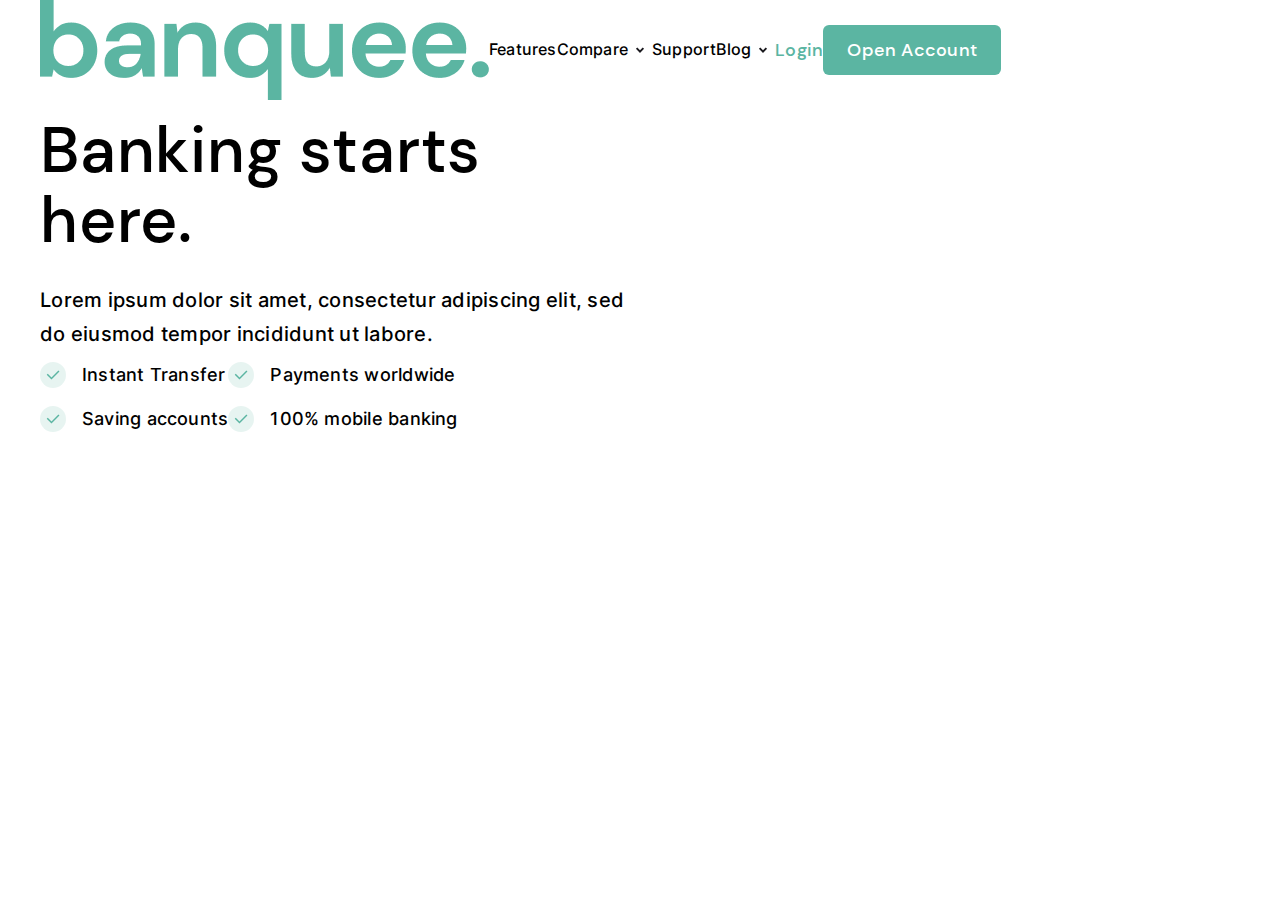
==== homepage.html @ d628f404 "initial commit" ====
<!DOCTYPE html>
<html lang="en">
<head>
    <meta charset="UTF-8">
    <meta http-equiv="X-UA-Compatible" content="IE=edge">
    <meta name="viewport" content="width=device-width, initial-scale=1.0">
    <title>Banquee</title>
    <link rel="apple-touch-icon" sizes="180x180" href="/assets/favicon/apple-touch-icon.png">
    <link rel="icon" type="image/png" sizes="32x32" href="/assets/favicon/favicon-32x32.png">
    <link rel="icon" type="image/png" sizes="16x16" href="/assets/favicon/favicon-32x32.png">
    <!-- <link rel="manifest" href="/site.webmanifest"> -->
    <!-- <link rel="manifest" href="/site.webmanifest"> -->
    <link rel="stylesheet" href="/assets/css/home.css">
    
</head>
<body>
    <header>
        <div class="container flex-wrap">
            <img class="logo" src="/assets/img/banquee..png" alt="">
            <nav class="navbar flex-wrap">
                <div class="nav-item flex-wrap">
                    <p class="body3">Features</p>
                </div>
                <div class="nav-item flex-wrap">
                    <p class="body3">Compare</p>
                    <svg width="24" height="24" viewBox="0 0 25 25" fill="none" xmlns="http://www.w3.org/2000/svg">
                        <path d="M12.5 15.5L8.25696 11.257L9.67196 9.84302L12.5 12.672L15.328 9.84302L16.743 11.257L12.5 15.5Z" fill="#1A191E"/>
                    </svg>
                </div>
                <div class="nav-item flex-wrap">
                    <p class="body3">Support</p>
                </div>
                <div class="nav-item flex-wrap">
                    <p class="body3">Blog</p>
                    <svg width="24" height="24" viewBox="0 0 25 25" fill="none" xmlns="http://www.w3.org/2000/svg">
                        <path d="M12.5 15.5L8.25696 11.257L9.67196 9.84302L12.5 12.672L15.328 9.84302L16.743 11.257L12.5 15.5Z" fill="#1A191E"/>
                    </svg>
                </div>
            </nav>
            <div class="button-wrap flex-wrap">
                <button class="text-button">Login</button>
                <button class="contained-button">Open Account</button>
            </div>
        </div>
    </header>

    <main>
        <div class="content">
            <section class="banner container grid-col-2">
                <div class="text-part">
                    <p class="title-text headline1">Banking starts here.</p>
                    <p class="desc-text body1">Lorem ipsum dolor sit amet, consectetur adipiscing elit, sed do eiusmod tempor incididunt ut labore.</p>
                    <div class="flex-wrap">
                        <ul class="list">
                            <li class="list-item body2">Instant Transfer</li>
                            <li class="list-item body2">Saving accounts</li>
                        </ul>
                        <ul class="list">
                            <li class="list-item body2">Payments worldwide</li>
                            <li class="list-item body2">100% mobile banking</li>
                        </ul>
                    </div>
                </div>
            </section>
        </div>

        <footer>

        </footer>
    </main>
</body>
</html>
---- assets/css/home.css ----
:root {
  --clr-primary: #5bb5a2;
  --clr-primary-rgb: 91, 181, 162;
  --clr-white-000: #ffffff;
  --clr-white-rgb: 255, 255, 255;
  --clr-dark-000: rgb(26, 25, 30);
  --clr-dark-rgb: 26, 25, 30;
  --clr-success: #1ee682;
  --clr-warning: #ffc107;
  --clr-danger: #dc3545;
}

html {
  -webkit-overflow-scrolling: touch;
  overflow-y: scroll;
  overflow-x: clip;
}

body {
  background-color: var(--clr-white-000);
  scroll-behavior: smooth;
}

*,
::before,
::after {
  margin: 0;
  padding: 0;
  box-sizing: border-box;
}

/** scrollbar **/
* {
  scrollbar-width: thin;
  scrollbar-color: transparent transparent;
}
*:hover {
  scrollbar-width: thin;
  scrollbar-color: rgb(36, 36, 36) transparent;
}

/* Works on Chrome, Edge, and Safari */
*::-webkit-scrollbar {
  width: 10px;
}

*::-webkit-scrollbar-track {
  background: transparent;
}

*::-webkit-scrollbar-thumb {
  background-color: rgb(70, 70, 70);
  border-radius: 10px;
  border: 4px solid transparent;
}
*::-webkit-scrollbar-thumb:hover {
  background-color: rgb(36, 36, 36);
  border-radius: 10px;
  border: 4px solid transparent;
}

@font-face {
  font-family: "dm-sans";
  src: url("../fonts/DM_Sans/DMSans-Medium.ttf") format("truetype");
  font-weight: 500;
  font-style: normal;
}
@font-face {
  font-family: "inter";
  src: url("../fonts/Inter/Inter-Medium.ttf") format("truetype");
  font-weight: 500;
  font-style: normal;
}
.title {
  font-family: "dm-sans", sans-serif;
}

a {
  font-family: "inter", sans-serif;
  font-style: normal;
  text-decoration: none;
  color: unset;
  display: inline-block;
}

.headline1 {
  font-family: "dm-sans", sans-serif;
  font-size: 64px;
  font-weight: 500;
  line-height: 110%;
  letter-spacing: 0.0125em;
  -moz-osx-font-smoothing: grayscale;
  -webkit-font-smoothing: antialiased;
  text-decoration: inherit;
  text-transform: inherit;
}

.headline2 {
  font-family: "dm-sans", sans-serif;
  font-size: 20px;
  font-weight: 500;
  line-height: 120%;
  letter-spacing: 0.0125em;
  -moz-osx-font-smoothing: grayscale;
  -webkit-font-smoothing: antialiased;
  text-decoration: inherit;
  text-transform: inherit;
}

.body1 {
  font-family: "inter", sans-serif;
  font-size: 20px;
  font-weight: 500;
  line-height: 180%;
  letter-spacing: 0.0125em;
  -moz-osx-font-smoothing: grayscale;
  -webkit-font-smoothing: antialiased;
  text-decoration: inherit;
  text-transform: inherit;
}

.body2 {
  font-family: "inter", sans-serif;
  font-size: 18px;
  font-weight: 500;
  line-height: 180%;
  letter-spacing: 0.0125em;
  -moz-osx-font-smoothing: grayscale;
  -webkit-font-smoothing: antialiased;
  text-decoration: inherit;
  text-transform: inherit;
}

.body3 {
  font-family: "inter", sans-serif;
  font-size: 16px;
  font-weight: 500;
  line-height: 160%;
  letter-spacing: 0.0125em;
  -moz-osx-font-smoothing: grayscale;
  -webkit-font-smoothing: antialiased;
  text-decoration: inherit;
  text-transform: inherit;
}

.text-center {
  text-align: center;
}

.title,
.title-text {
  margin-block: 16px 26px;
}

.desc-text {
  margin-block: 8px;
  line-height: 170%;
}

.container {
  width: 1200px;
  margin-inline: auto;
}

.grid-col-2 {
  display: grid;
  grid-template-columns: 1fr 1fr;
}

.flex-wrap {
  display: flex;
  align-items: center;
}

.divider {
  width: 100%;
  height: 1px;
}

li.list-item {
  list-style: none;
  margin-bottom: 12px;
  position: relative;
  margin-left: 42px;
}
li.list-item::before {
  --size: 26px;
  position: absolute;
  width: var(--size);
  height: var(--size);
  border-radius: 100px;
  background-color: rgba(var(--clr-primary-rgb), 0.15);
  left: -42px;
  top: 3px;
  content: url("../icon/check-fill.svg");
  display: flex;
  align-content: center;
  justify-content: center;
}

button,
.button,
.menu-button {
  cursor: pointer;
  outline: none;
  border: none;
}

.contained-button {
  font-family: "dm-sans", sans-serif;
  font-size: 18px;
  font-weight: 500;
  letter-spacing: 0.0125em;
  text-transform: unset;
  color: var(--clr-white-000);
  border-radius: 6px;
  padding: 16px 24px;
  background-color: var(--clr-primary);
  height: 50px;
  display: flex;
  align-items: center;
  gap: 8px;
  transition: 0.2s ease-in-out;
}
.contained-button:hover, .contained-button:focus {
  background-color: rgba(var(--clr-primary-rgb), 0.15);
  color: var(--clr-primary);
}

.text-button {
  font-family: "dm-sans", sans-serif;
  font-size: 18px;
  font-weight: 500;
  letter-spacing: 0.0125em;
  text-transform: unset;
  color: var(--clr-primary);
  border-radius: 6px;
  background-color: transparent;
  height: auto;
  display: flex;
  align-items: center;
  gap: 8px;
  transition: 0.2s ease-in-out;
}/*# sourceMappingURL=home.css.map */
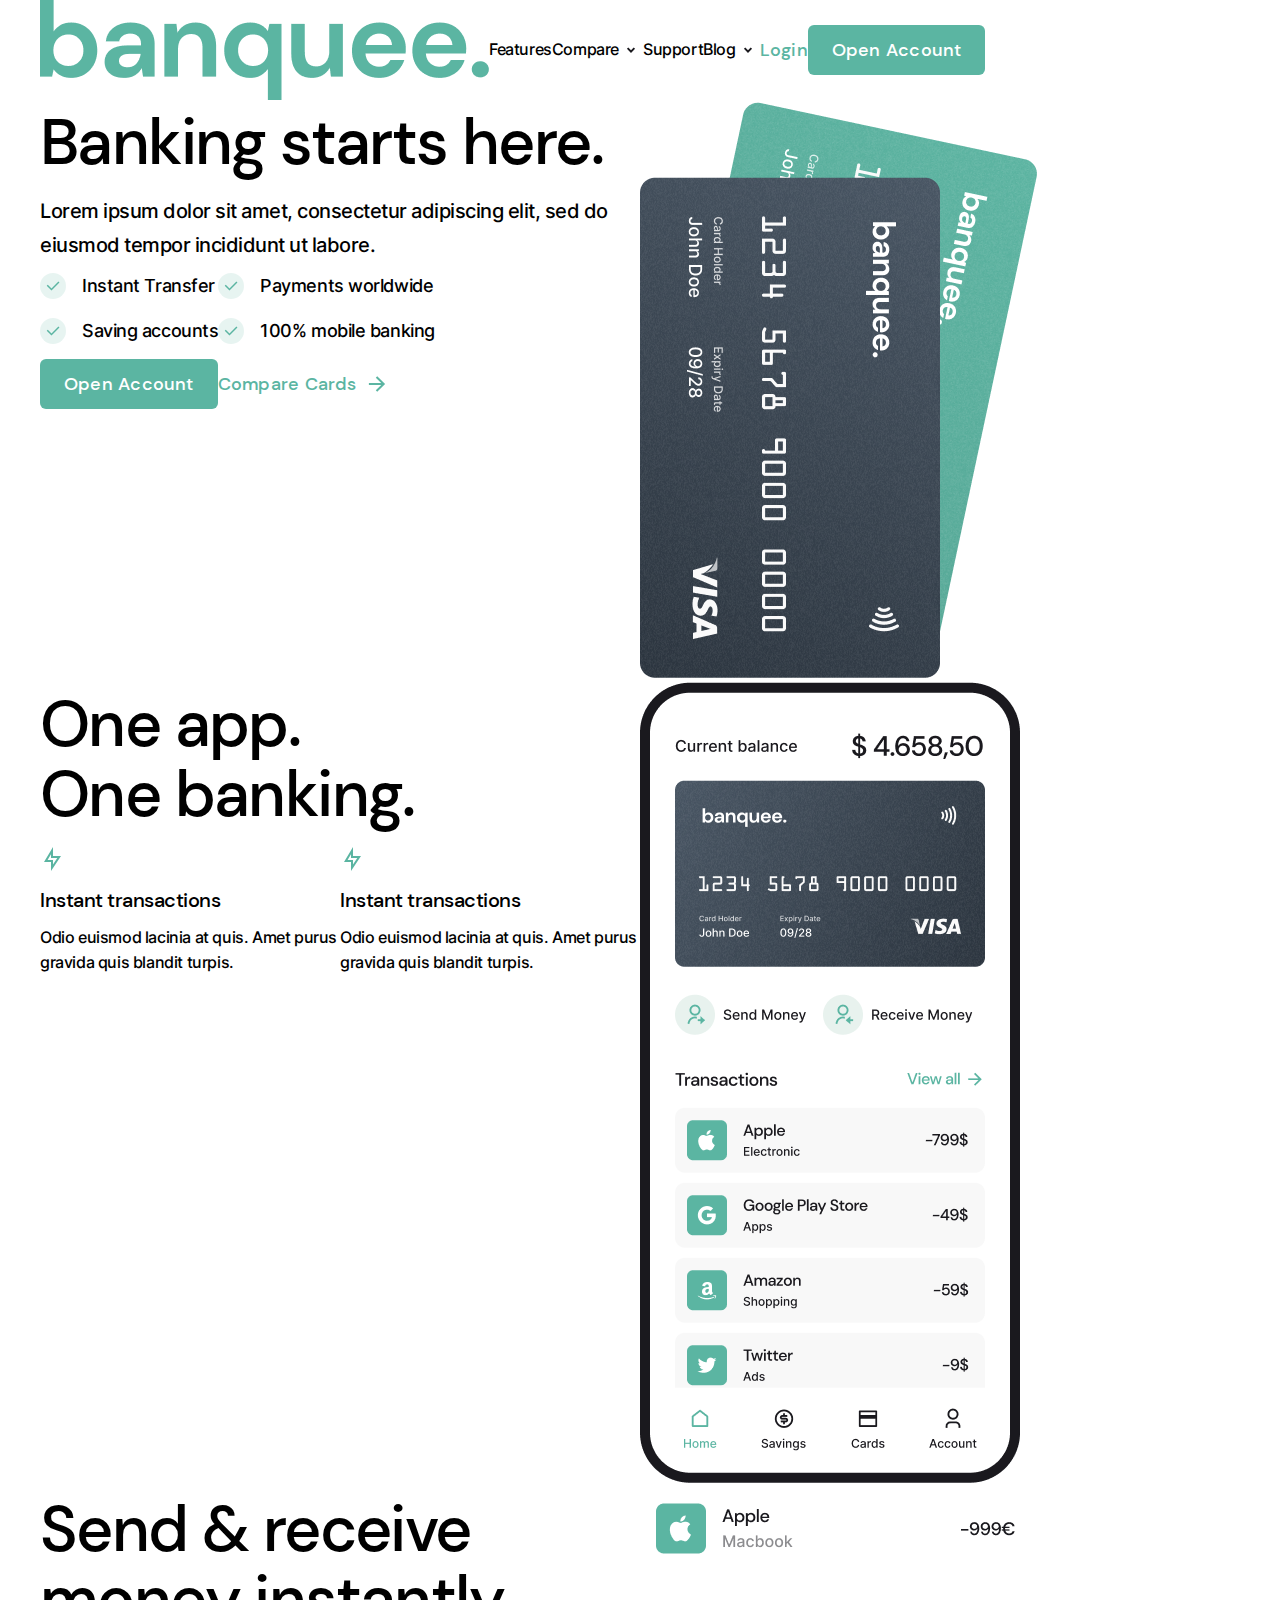
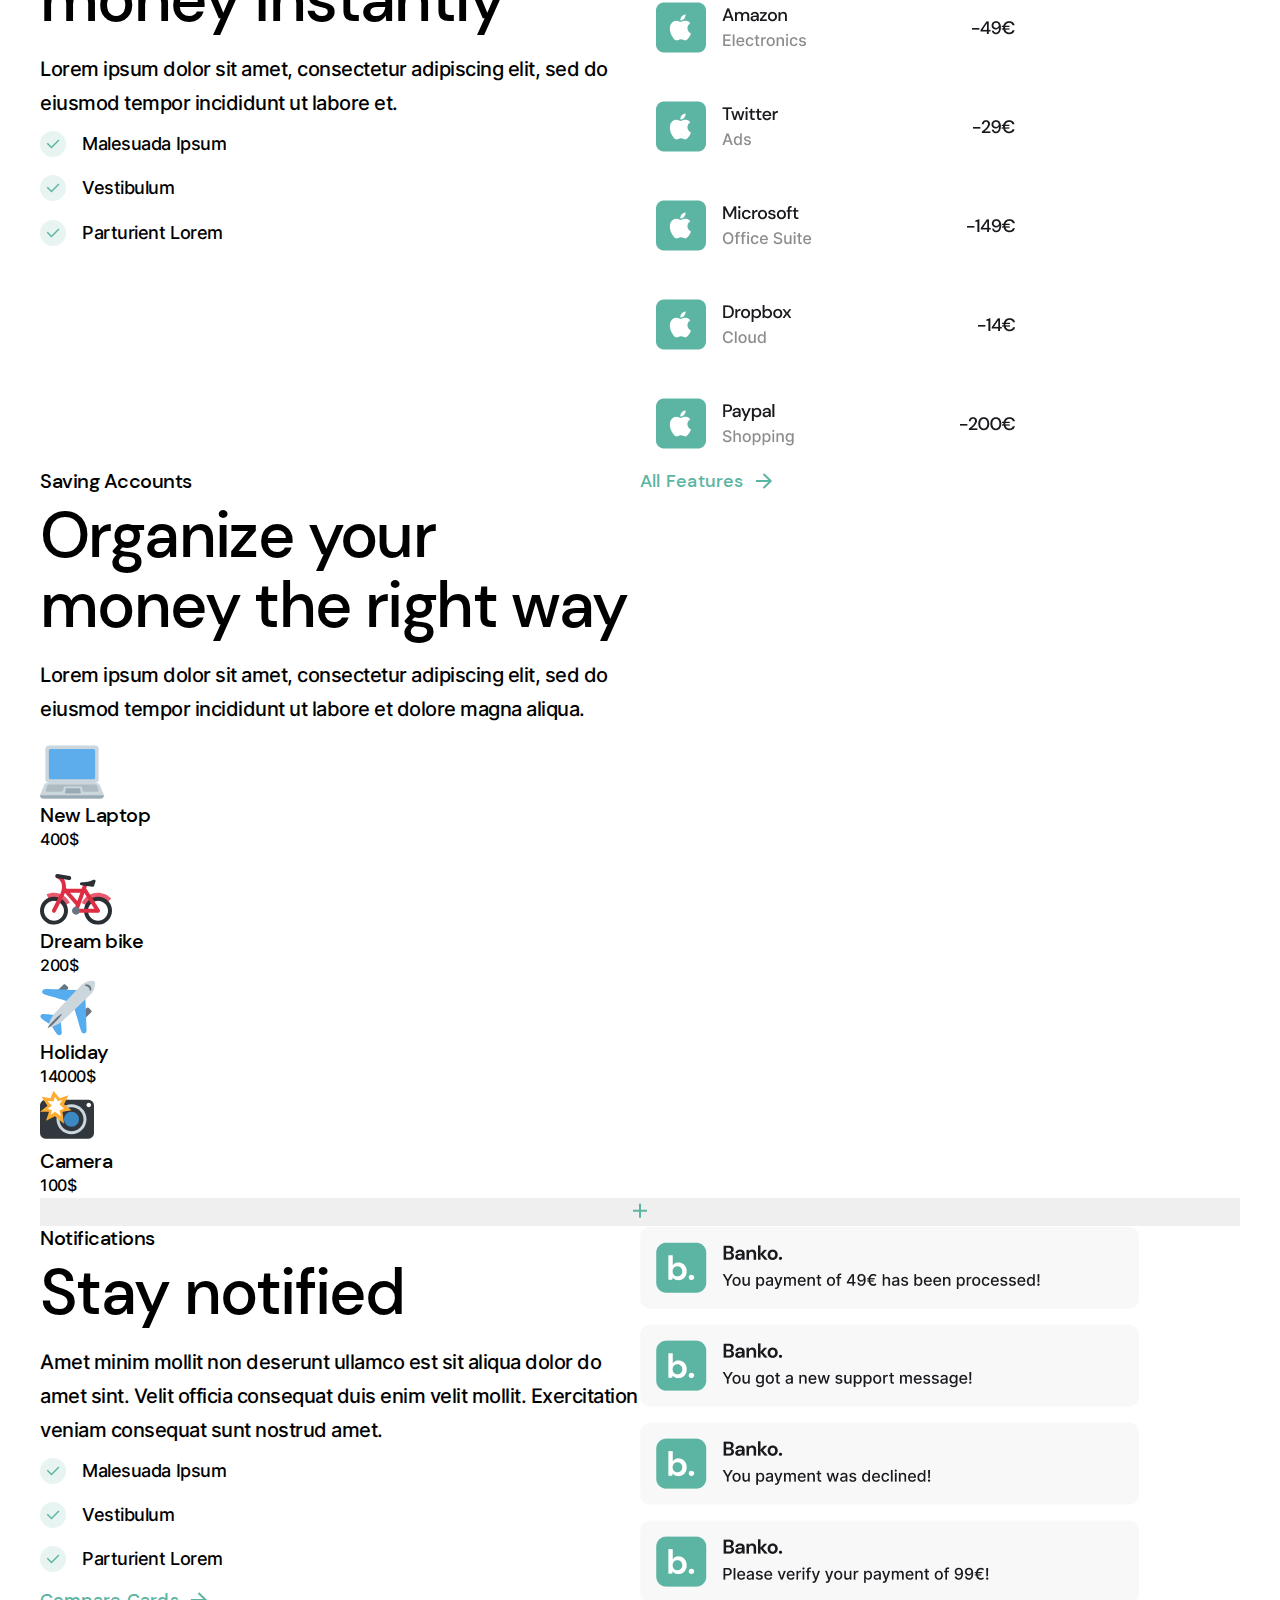
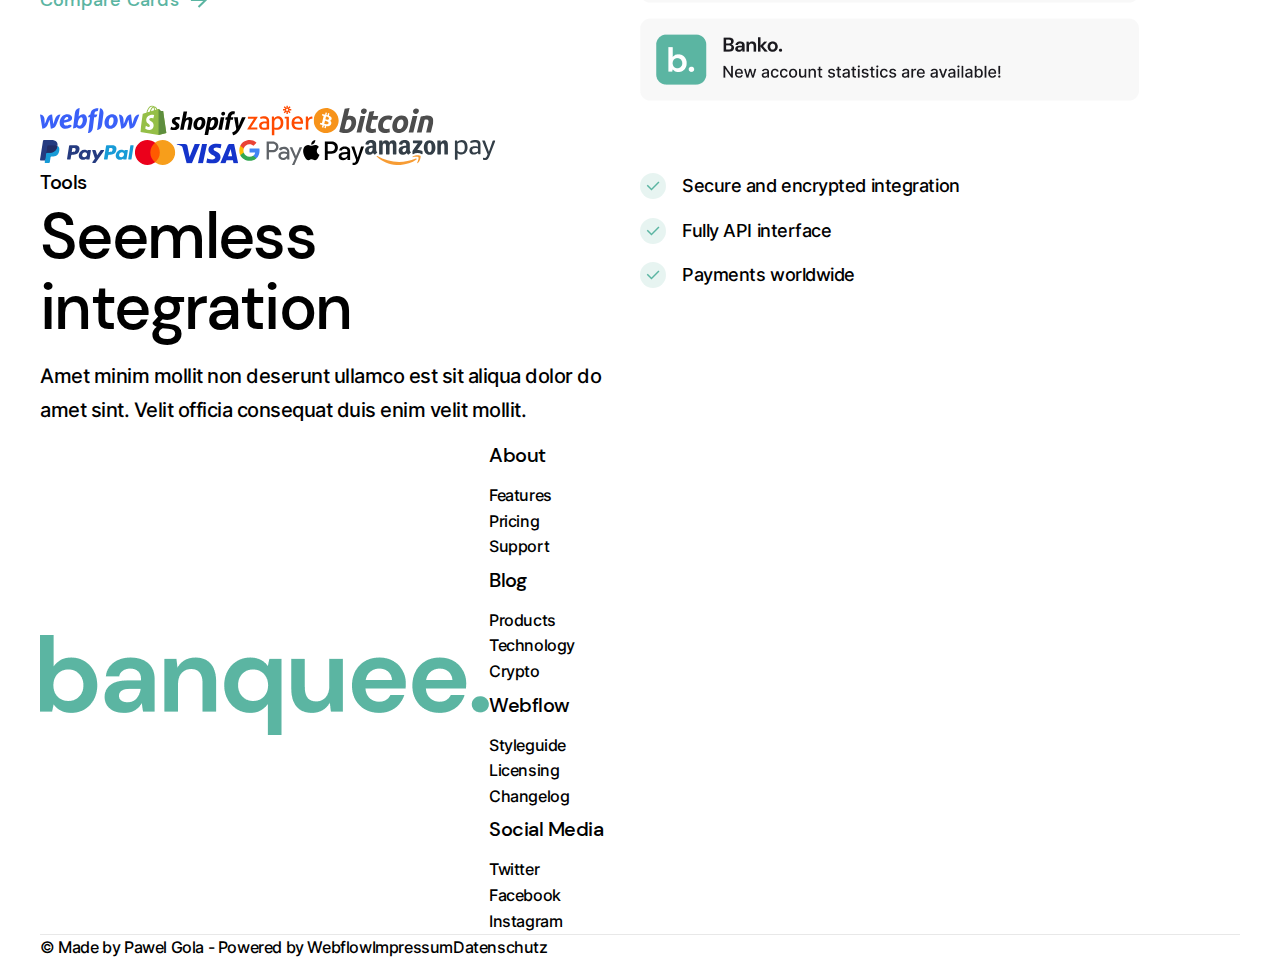
==== commit 1f8621a4: "html done" ====
--- a/homepage.html
+++ b/homepage.html
@@ -5,18 +5,18 @@
     <meta http-equiv="X-UA-Compatible" content="IE=edge">
     <meta name="viewport" content="width=device-width, initial-scale=1.0">
     <title>Banquee</title>
-    <link rel="apple-touch-icon" sizes="180x180" href="/assets/favicon/apple-touch-icon.png">
-    <link rel="icon" type="image/png" sizes="32x32" href="/assets/favicon/favicon-32x32.png">
-    <link rel="icon" type="image/png" sizes="16x16" href="/assets/favicon/favicon-32x32.png">
+    <link rel="apple-touch-icon" sizes="180x180" href="./assets/favicon/apple-touch-icon.png">
+    <link rel="icon" type="image/png" sizes="32x32" href="./assets/favicon/favicon-32x32.png">
+    <link rel="icon" type="image/png" sizes="16x16" href="./assets/favicon/favicon-32x32.png">
     <!-- <link rel="manifest" href="/site.webmanifest"> -->
     <!-- <link rel="manifest" href="/site.webmanifest"> -->
-    <link rel="stylesheet" href="/assets/css/home.css">
+    <link rel="stylesheet" href="./assets/css/home.css">
     
 </head>
 <body>
     <header>
         <div class="container flex-wrap">
-            <img class="logo" src="/assets/img/banquee..png" alt="">
+            <img class="logo" src="./assets/img/banquee..png" alt="">
             <nav class="navbar flex-wrap">
                 <div class="nav-item flex-wrap">
                     <p class="body3">Features</p>
@@ -50,18 +50,286 @@
                 <div class="text-part">
                     <p class="title-text headline1">Banking starts here.</p>
                     <p class="desc-text body1">Lorem ipsum dolor sit amet, consectetur adipiscing elit, sed do eiusmod tempor incididunt ut labore.</p>
-                    <div class="flex-wrap">
-                        <ul class="list">
+                    <div class="list flex-wrap">
+                        <ul class="">
                             <li class="list-item body2">Instant Transfer</li>
                             <li class="list-item body2">Saving accounts</li>
                         </ul>
-                        <ul class="list">
+                        <ul class="">
                             <li class="list-item body2">Payments worldwide</li>
                             <li class="list-item body2">100% mobile banking</li>
                         </ul>
                     </div>
-                </div>
-            </section>
+                    <div class="button-wrap flex-wrap">
+                        <button class="contained-button">Open Account</button>
+                        <button class="text-button">
+                            Compare Cards
+                            <svg width="24" height="24" viewBox="0 0 24 24" fill="none" xmlns="http://www.w3.org/2000/svg">
+                                <path d="M16.2283 11.0081L10.7918 5.68752L12.225 4.28498L20.1081 12L12.225 19.715L10.7918 18.3124L16.2283 12.9919H3.89185V11.0081H16.2283Z" fill="#5BB5A2"/>
+                            </svg>
+                        </button>
+                    </div>
+                </div>
+                <div class="img-part">
+                    <img src="./assets/img/cards.png" alt="">
+                </div>
+            </section>
+            
+            <!-- feature start -->
+            <section class="features container grid-col-2">
+                <div class="text-part">
+                    <p class="title-text headline1">One app.<br>One banking.</p>
+                    <div class="grid-col-2">
+                        <div class="card">
+                            <div class="icon">
+                                <svg width="24" height="24" viewBox="0 0 24 24" fill="none" xmlns="http://www.w3.org/2000/svg">
+                                    <path d="M13 9H21L11 24V15H4L13 0V9ZM11 11V7.22L7.532 13H13V17.394L17.263 11H11Z" fill="#5BB5A2"/>
+                                </svg>
+                            </div>
+                            <p class="desc-text headline2">Instant transactions</p>
+                            <p class="body3">Odio euismod lacinia at quis. Amet purus gravida quis blandit turpis.</p>
+                        </div>
+                        <div class="card">
+                            <div class="icon">
+                                <svg width="24" height="24" viewBox="0 0 24 24" fill="none" xmlns="http://www.w3.org/2000/svg">
+                                    <path d="M13 9H21L11 24V15H4L13 0V9ZM11 11V7.22L7.532 13H13V17.394L17.263 11H11Z" fill="#5BB5A2"/>
+                                </svg>
+                            </div>
+                            <p class="desc-text headline2">Instant transactions</p>
+                            <p class="body3">Odio euismod lacinia at quis. Amet purus gravida quis blandit turpis.</p>
+                        </div>
+                    </div>
+                </div>
+                <div class="img-part">
+                    <img src="./assets/img/app.png" alt="">
+                </div>
+            </section>
+            <!-- feature end -->
+
+            <!-- transactions start -->
+            <section class="transactions">
+                <div class="container grid-col-2">
+                    <div class="text-part">
+                        <p class="title-text headline1">
+                            Send & receive money instantly
+                        </p>
+                        <p class="desc-text body1">
+                            Lorem ipsum dolor sit amet, consectetur adipiscing elit, sed do eiusmod tempor incididunt ut labore et.
+                        </p>
+                        <ul class="list">
+                            <li class="list-item body2">Malesuada Ipsum</li>
+                            <li class="list-item body2">Vestibulum</li>
+                            <li class="list-item body2">Parturient Lorem</li>
+                        </ul>
+                    </div>
+                    <div class="img-part">
+                        <img src="./assets/img/transactions.png" alt="">
+                        <!-- <div class="grid-wrap">
+                            <div class="transaction flex-wrap">
+                                <div class="icon">
+                                    <svg width="28" height="29" viewBox="0 0 28 29" fill="none" xmlns="http://www.w3.org/2000/svg">
+                                        <path d="M13.5613 8.92567C12.5393 8.92567 10.9573 7.76367 9.29128 7.80567C7.09328 7.83367 5.07728 9.07967 3.94328 11.0537C1.66128 15.0157 3.35528 20.8677 5.58128 24.0877C6.67328 25.6557 7.96128 27.4197 9.66928 27.3637C11.3073 27.2937 11.9233 26.2997 13.9113 26.2997C15.8853 26.2997 16.4453 27.3637 18.1813 27.3217C19.9453 27.2937 21.0653 25.7257 22.1433 24.1437C23.3893 22.3237 23.9073 20.5597 23.9353 20.4617C23.8933 20.4477 20.5053 19.1457 20.4633 15.2257C20.4353 11.9497 23.1373 10.3817 23.2633 10.3117C21.7233 8.05767 19.3573 7.80567 18.5313 7.74967C16.3753 7.58167 14.5693 8.92567 13.5613 8.92567ZM17.2013 5.62167C18.1113 4.52967 18.7133 3.00367 18.5453 1.49167C17.2433 1.54767 15.6753 2.35967 14.7373 3.45167C13.8973 4.41767 13.1693 5.97167 13.3653 7.45567C14.8073 7.56767 16.2913 6.71367 17.2013 5.62167Z" fill="#5bb5a2"/>
+                                    </svg>
+                                </div>
+                                div.
+                            </div>
+                        </div> -->
+                    </div>
+                </div>
+            </section>
+            <!-- transactions end -->
+
+            <!-- savings start -->
+            <section class="savings container">
+                <div class="grid-col-2">
+                    <div class="text-part">
+                        <p class="headline2">Saving Accounts</p>
+                        <p class="title-text headline1">Organize your money the right way</p>
+                        <p class="desc-text body1">Lorem ipsum dolor sit amet, consectetur adipiscing elit, sed do eiusmod tempor incididunt ut labore et dolore magna aliqua.</p>
+                    </div>
+                    <div class="button-part">
+                        <button class="text-button">
+                            All Features
+                            <svg width="24" height="24" viewBox="0 0 24 24" fill="none" xmlns="http://www.w3.org/2000/svg">
+                                <path d="M16.2283 11.0081L10.7918 5.68752L12.225 4.28498L20.1081 12L12.225 19.715L10.7918 18.3124L16.2283 12.9919H3.89185V11.0081H16.2283Z" fill="#5BB5A2"/>
+                            </svg>
+                        </button>
+                    </div>
+                </div>
+                <div class="products grid-wrap">
+                    <div class="product">
+                        <div class="product_img">
+                            <img src="./assets/icon/laptop.svg" alt="">
+                        </div>
+                        <p class="product_title headline2">New Laptop</p>
+                        <p class="body3">400$</p>
+                    </div>
+                    <div class="product">
+                        <div class="product_img">
+                            <img src="./assets/icon/bicycle.svg" alt="">
+                        </div>
+                        <p class="product_title headline2">Dream bike</p>
+                        <p class="body3">200$</p>
+                    </div>
+                    <div class="product">
+                        <div class="product_img">
+                            <img src="./assets/icon/airplane.svg" alt="">
+                        </div>
+                        <p class="product_title headline2">Holiday</p>
+                        <p class="body3">14000$</p>
+                    </div>
+                    <div class="product">
+                        <div class="product_img">
+                            <img src="./assets/icon/camera-with-flash.svg" alt="">
+                        </div>
+                        <p class="product_title headline2">Camera</p>
+                        <p class="body3">100$</p>
+                    </div>
+                    <button class="add button">
+                        <svg width="24" height="25" viewBox="0 0 24 25" fill="none" xmlns="http://www.w3.org/2000/svg">
+                            <path d="M11 11.7236V5.72363H13V11.7236H19V13.7236H13V19.7236H11V13.7236H5V11.7236H11Z" fill="#5bb5a2"/>
+                        </svg>
+                    </button>
+                </div>
+                
+            </section>
+            <!-- savings end -->
+
+            <!-- notifactions start -->
+            <section class="notifactions container grid-col-2">
+                <div class="text-part">
+                    <p class="headline2">Notifications</p>
+                    <p class="title-text headline1">
+                        Stay notified
+                    </p>
+                    <p class="desc-text body1">
+                        Amet minim mollit non deserunt ullamco est sit aliqua dolor do amet sint. Velit officia consequat duis enim velit mollit. Exercitation veniam consequat sunt nostrud amet.
+                    </p>
+                    <ul class="list">
+                        <li class="list-item body2">Malesuada Ipsum</li>
+                        <li class="list-item body2">Vestibulum</li>
+                        <li class="list-item body2">Parturient Lorem</li>
+                    </ul>
+                    <button class="text-button">
+                        Compare Cards
+                        <svg width="24" height="24" viewBox="0 0 24 24" fill="none" xmlns="http://www.w3.org/2000/svg">
+                            <path d="M16.2283 11.0081L10.7918 5.68752L12.225 4.28498L20.1081 12L12.225 19.715L10.7918 18.3124L16.2283 12.9919H3.89185V11.0081H16.2283Z" fill="#5BB5A2"/>
+                        </svg>
+                    </button>
+                </div>
+                <div class="img-part">
+                    <img src="./assets/img/notifications.png" alt="">
+                </div>
+            </section>
+            <!-- notifactions end -->
+
+            <!-- tools start -->
+            <section class="tools container">
+                <div class="companies flex-wrap">
+                    <div class="company">
+                        <img src="./assets/icon/Webflow_logo.svg" alt="">
+                    </div>
+                    <div class="company">
+                        <img src="./assets/icon/Shopify_logo.svg" alt="">
+                    </div>
+                    <div class="company">
+                        <img src="./assets/icon/Zapier_logo.svg" alt="">
+                    </div>
+                    <div class="company">
+                        <img src="./assets/icon/bitcoin.svg" alt="">
+                    </div>
+                </div>
+
+                <div class="companies flex-wrap">
+                    <div class="company">
+                        <img src="./assets/icon/PayPal.svg" alt="">
+                    </div>
+                    <div class="company">
+                        <img src="./assets/icon/Mastercard-logo.svg" alt="">
+                    </div>
+                    <div class="company">
+                        <img src="./assets/icon/Visa_2021.svg" alt="">
+                    </div>
+                    <div class="company">
+                        <img src="./assets/icon/Google_Pay.svg" alt="">
+                    </div>
+                    <div class="company">
+                        <img src="./assets/icon/Apple_Pay.svg" alt="">
+                    </div>
+                    <div class="company">
+                        <img src="./assets/icon/Amazon_Pay.svg" alt="">
+                    </div>
+                </div>
+                <div class="grid-col-2">
+                    <div class="text-part">
+                        <p class="headline2">Tools</p>
+                    <p class="title-text headline1">
+                        Seemless integration
+                    </p>
+                    <p class="desc-text body1">
+                        Amet minim mollit non deserunt ullamco est sit aliqua dolor do amet sint. Velit officia consequat duis enim velit mollit.
+                    </p>
+                    
+                    </div>
+                    <div class="list-part">
+                        <ul class="list">
+                            <li class="list-item body2">Secure and encrypted integration</li>
+                            <li class="list-item body2">Fully API interface</li>
+                            <li class="list-item body2">Payments worldwide</li>
+                        </ul>
+                    </div>
+                </div>
+            </section>
+            <!-- tools end -->
+
+            <!-- footer start -->
+            <footer>
+                <div class="container">
+                    <div class="upper-part">
+                        <div class="flex-wrap">
+                            <img class="logo" src="./assets/img/banquee..png" alt="">
+                            <div class="grid-wrap">
+                                <div class="list about">
+                                    <p class="headline2 title">About</p>
+                                    <p class="body3">Features</p>
+                                    <p class="body3">Pricing</p>
+                                    <p class="body3">Support</p>
+                                </div>
+                                <div class="list blog">
+                                    <p class="headline2 title">Blog</p>
+                                    <p class="body3">Products</p>
+                                    <p class="body3">Technology</p>
+                                    <p class="body3">Crypto</p>
+                                </div>
+                                <div class="list webflow">
+                                    <p class="headline2 title">Webflow</p>
+                                    <p class="body3">Styleguide</p>
+                                    <p class="body3">Licensing</p>
+                                    <p class="body3">Changelog</p>
+                                </div>
+                                <div class="list social">
+                                    <p class="headline2 title">Social Media</p>
+                                    <p class="body3">Twitter</p>
+                                    <p class="body3">Facebook</p>
+                                    <p class="body3">Instagram</p>
+                                </div>
+                            </div>
+                        </div>
+                    </div>
+                    <div class="divider"></div>
+                    <div class="lower-part">
+                        <div class="flex-wrap">
+                            <p class="body3">©  Made by Pawel Gola - Powered by Webflow</p>
+                            <div class="inner flex-wrap">
+                                <p class="body3">Impressum</p>
+                                <p class="body3">Datenschutz</p>
+                            </div>
+                        </div>
+                        
+                    </div>
+                </div>
+            </footer>
+            <!-- footer end -->
         </div>
 
         <footer>
--- a/assets/css/home.css
+++ b/assets/css/home.css
@@ -88,7 +88,7 @@
   font-size: 64px;
   font-weight: 500;
   line-height: 110%;
-  letter-spacing: 0.0125em;
+  letter-spacing: -0.025em;
   -moz-osx-font-smoothing: grayscale;
   -webkit-font-smoothing: antialiased;
   text-decoration: inherit;
@@ -100,7 +100,7 @@
   font-size: 20px;
   font-weight: 500;
   line-height: 120%;
-  letter-spacing: 0.0125em;
+  letter-spacing: -0.025em;
   -moz-osx-font-smoothing: grayscale;
   -webkit-font-smoothing: antialiased;
   text-decoration: inherit;
@@ -112,7 +112,7 @@
   font-size: 20px;
   font-weight: 500;
   line-height: 180%;
-  letter-spacing: 0.0125em;
+  letter-spacing: -0.025em;
   -moz-osx-font-smoothing: grayscale;
   -webkit-font-smoothing: antialiased;
   text-decoration: inherit;
@@ -124,7 +124,7 @@
   font-size: 18px;
   font-weight: 500;
   line-height: 180%;
-  letter-spacing: 0.0125em;
+  letter-spacing: -0.025em;
   -moz-osx-font-smoothing: grayscale;
   -webkit-font-smoothing: antialiased;
   text-decoration: inherit;
@@ -136,7 +136,7 @@
   font-size: 16px;
   font-weight: 500;
   line-height: 160%;
-  letter-spacing: 0.0125em;
+  letter-spacing: -0.025em;
   -moz-osx-font-smoothing: grayscale;
   -webkit-font-smoothing: antialiased;
   text-decoration: inherit;
@@ -149,7 +149,7 @@
 
 .title,
 .title-text {
-  margin-block: 16px 26px;
+  margin-block: 8px 16px;
 }
 
 .desc-text {
@@ -172,9 +172,15 @@
   align-items: center;
 }
 
+.grid-wrap {
+  display: grid;
+  align-items: center;
+}
+
 .divider {
   width: 100%;
   height: 1px;
+  background-color: #E8E8E8;
 }
 
 li.list-item {
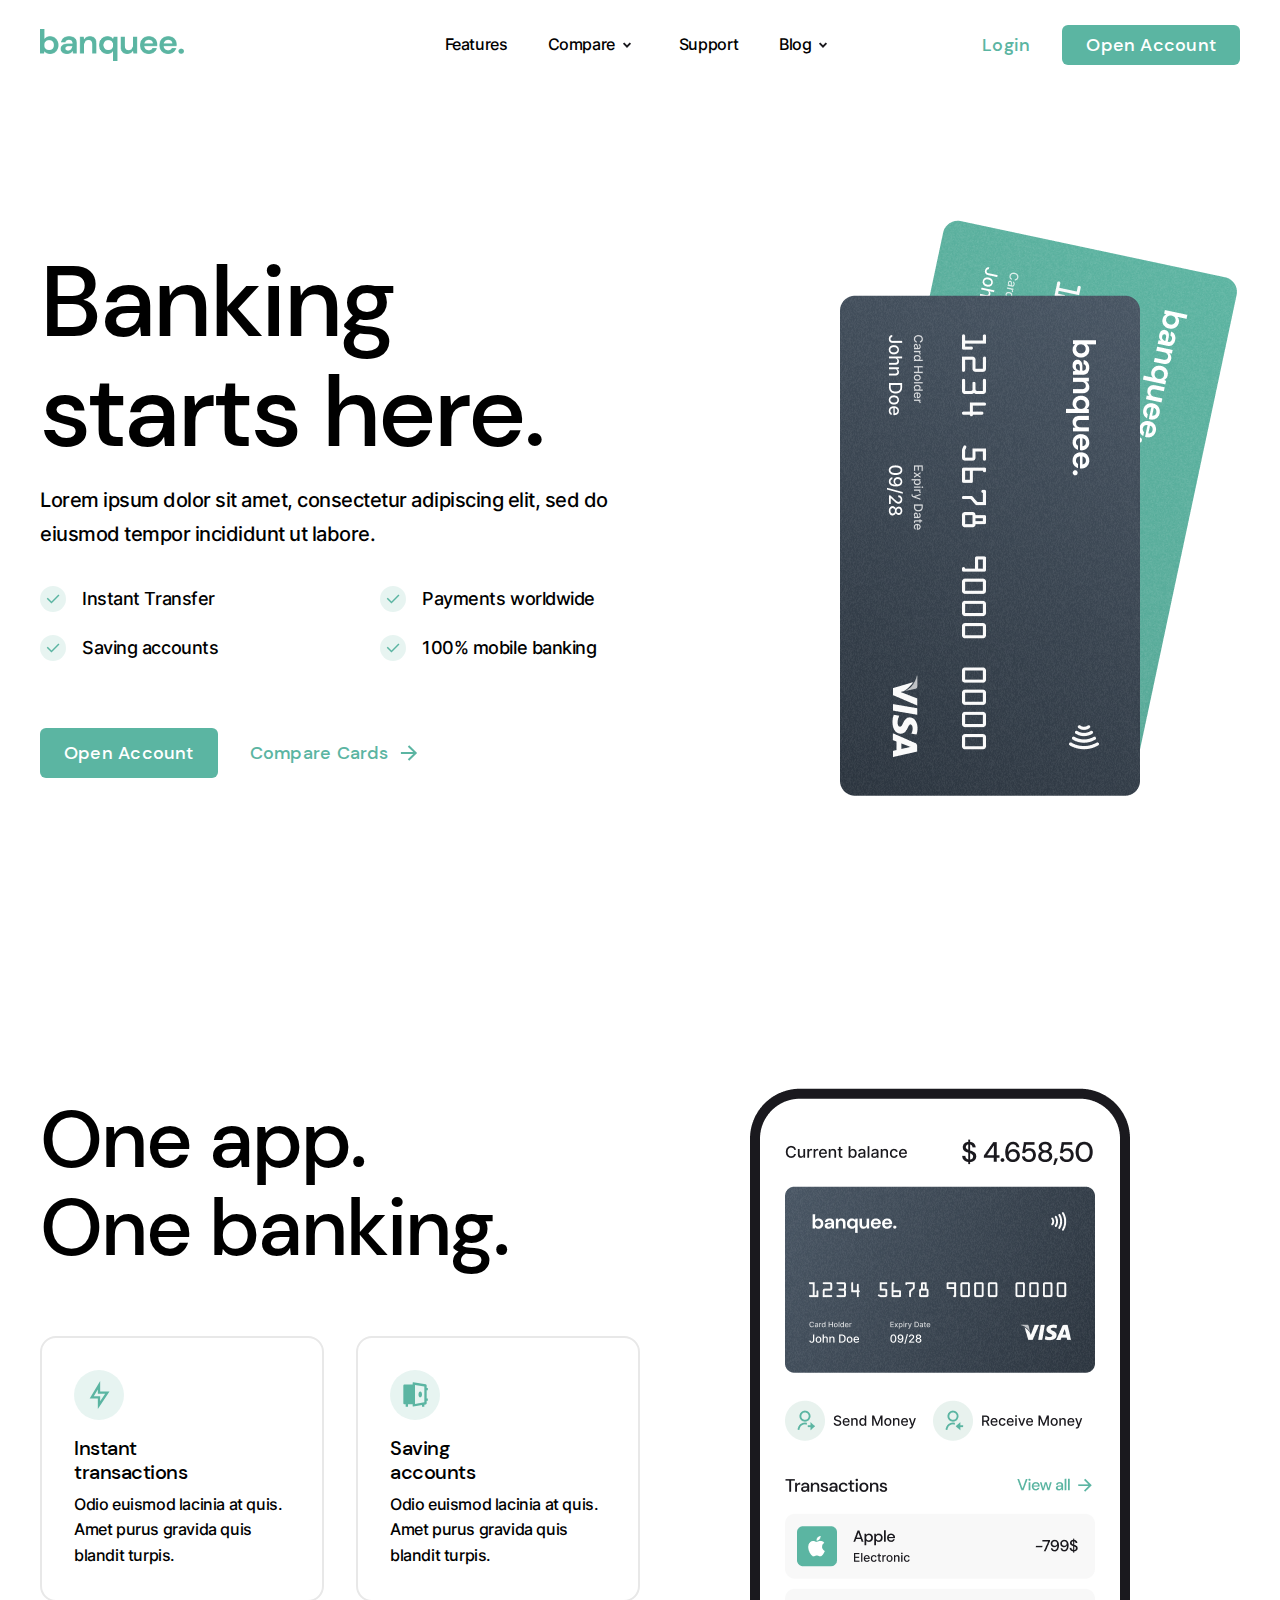
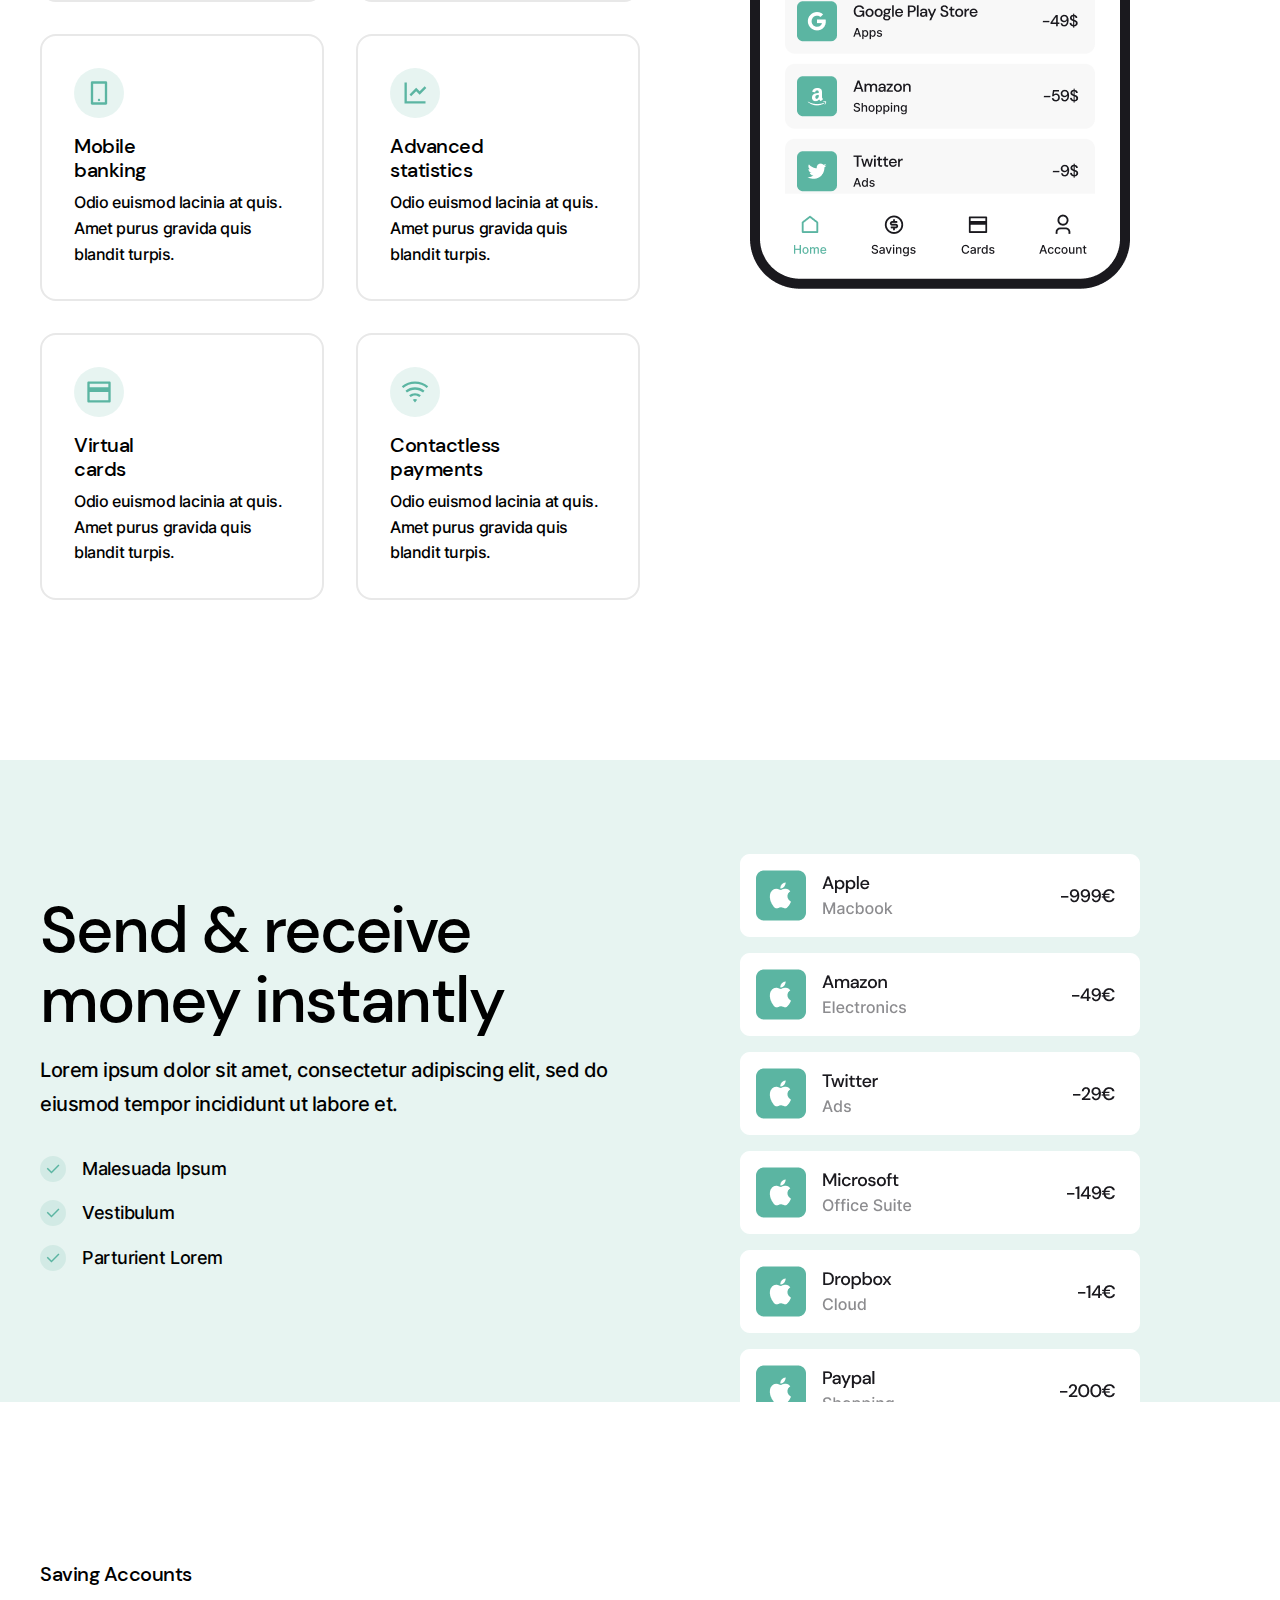
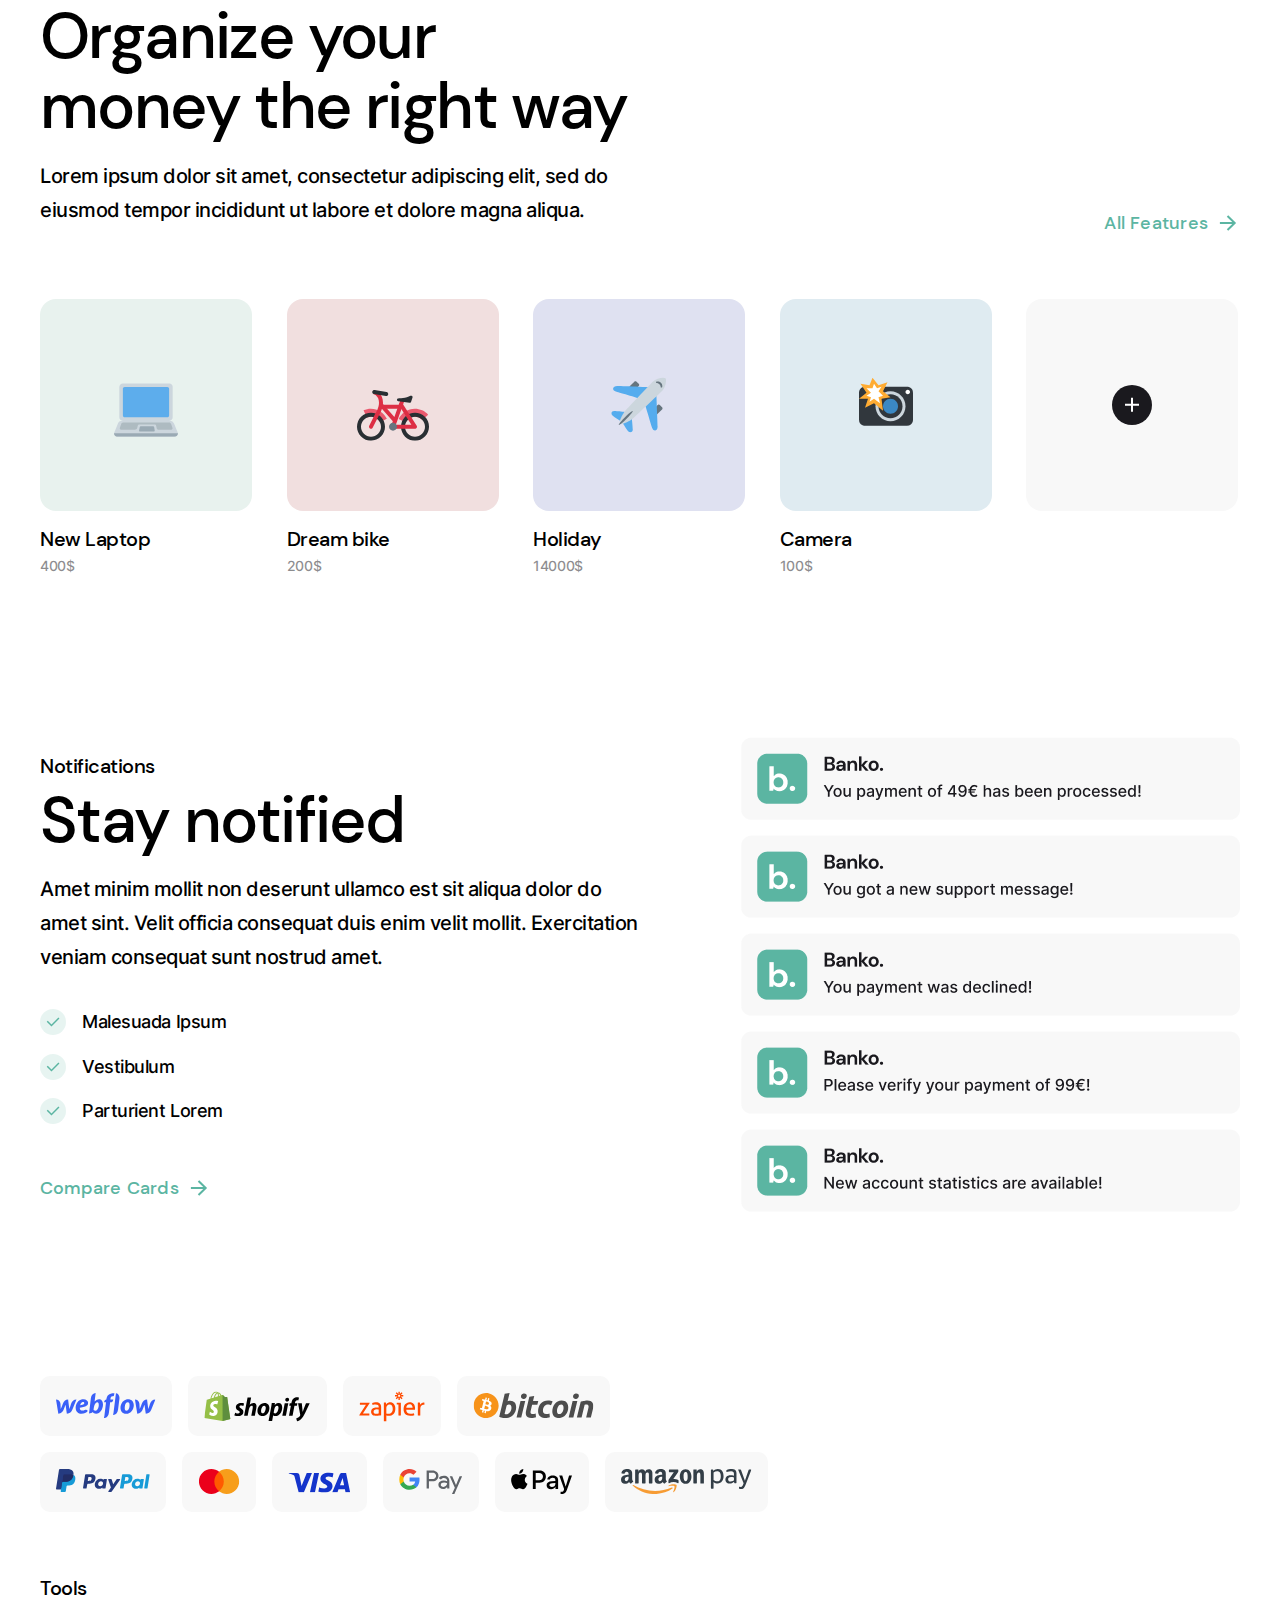
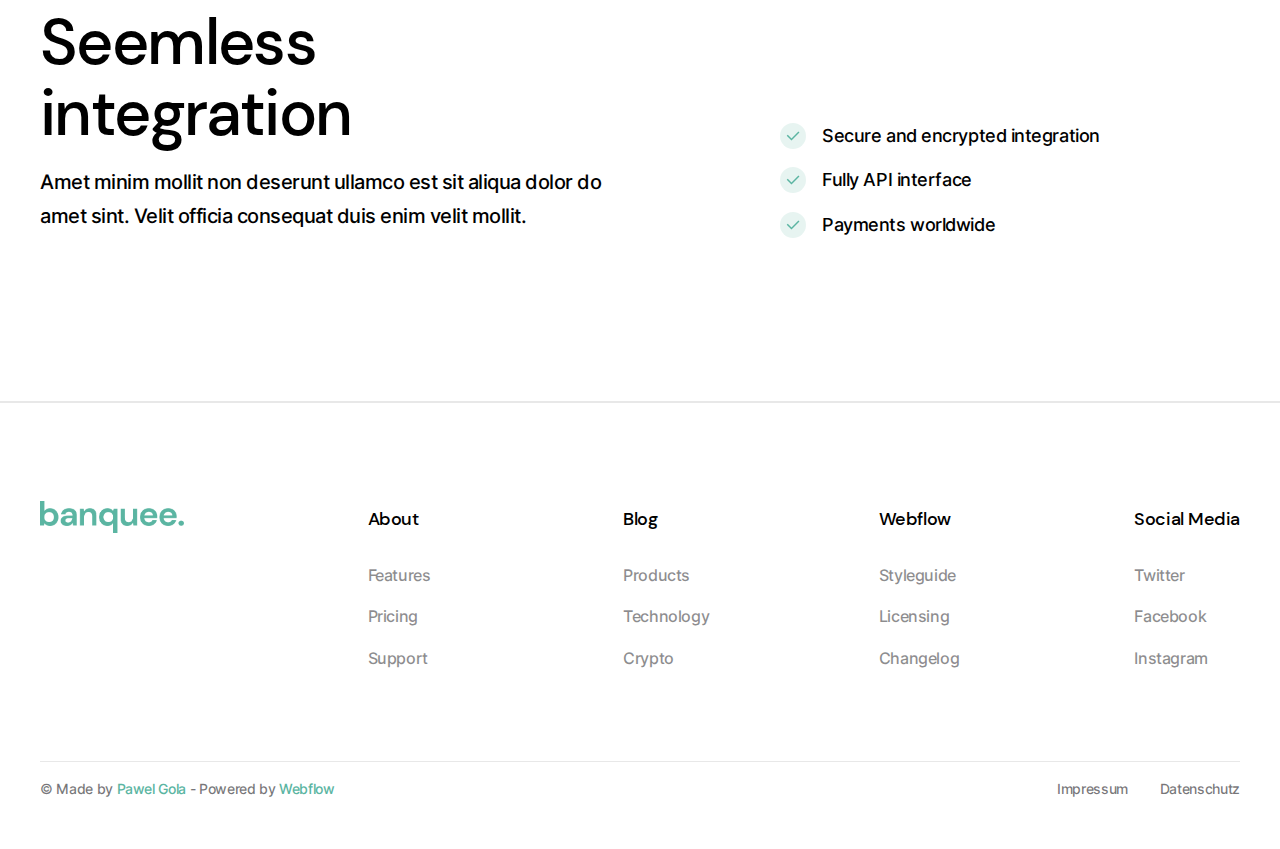
==== commit 5bda41ae: "css and dropdown added" ====
--- a/homepage.html
+++ b/homepage.html
@@ -15,26 +15,44 @@
 </head>
 <body>
     <header>
-        <div class="container flex-wrap">
+        <div class="container grid-wrap">
             <img class="logo" src="./assets/img/banquee..png" alt="">
             <nav class="navbar flex-wrap">
-                <div class="nav-item flex-wrap">
+                <button class="nav-item flex-wrap">
                     <p class="body3">Features</p>
-                </div>
-                <div class="nav-item flex-wrap">
-                    <p class="body3">Compare</p>
-                    <svg width="24" height="24" viewBox="0 0 25 25" fill="none" xmlns="http://www.w3.org/2000/svg">
-                        <path d="M12.5 15.5L8.25696 11.257L9.67196 9.84302L12.5 12.672L15.328 9.84302L16.743 11.257L12.5 15.5Z" fill="#1A191E"/>
-                    </svg>
-                </div>
-                <div class="nav-item flex-wrap">
+                </button>
+                <div class="dropdown" data-dropdown>
+                    <button class="nav-item flex-wrap" data-dropdown-btn>
+                        <p class="body3">Compare</p>
+                        <svg width="24" height="24" viewBox="0 0 25 25" fill="none" xmlns="http://www.w3.org/2000/svg">
+                            <path d="M12.5 15.5L8.25696 11.257L9.67196 9.84302L12.5 12.672L15.328 9.84302L16.743 11.257L12.5 15.5Z" fill="#1A191E"/>
+                        </svg>
+                    </button>
+                    <div class="dropdown-content">
+                        <ul class="list grid-wrap">
+                            <li class="body3">Item 01</li>
+                            <li class="body3">Item 02</li>
+                            <li class="body3">Item 03</li>
+                        </ul>
+                    </div>
+                </div>
+                <button class="nav-item flex-wrap">
                     <p class="body3">Support</p>
-                </div>
-                <div class="nav-item flex-wrap">
-                    <p class="body3">Blog</p>
-                    <svg width="24" height="24" viewBox="0 0 25 25" fill="none" xmlns="http://www.w3.org/2000/svg">
-                        <path d="M12.5 15.5L8.25696 11.257L9.67196 9.84302L12.5 12.672L15.328 9.84302L16.743 11.257L12.5 15.5Z" fill="#1A191E"/>
-                    </svg>
+                </button>
+                <div class="dropdown" data-dropdown>
+                    <button class="nav-item flex-wrap" data-dropdown-btn>
+                        <p class="body3">Blog</p>
+                        <svg width="24" height="24" viewBox="0 0 25 25" fill="none" xmlns="http://www.w3.org/2000/svg">
+                            <path d="M12.5 15.5L8.25696 11.257L9.67196 9.84302L12.5 12.672L15.328 9.84302L16.743 11.257L12.5 15.5Z" fill="#1A191E"/>
+                        </svg>
+                    </button>
+                    <div class="dropdown-content">
+                        <ul class="list grid-wrap">
+                            <li class="body3">Item 01</li>
+                            <li class="body3">Item 02</li>
+                            <li class="body3">Item 03</li>
+                        </ul>
+                    </div>
                 </div>
             </nav>
             <div class="button-wrap flex-wrap">
@@ -50,16 +68,14 @@
                 <div class="text-part">
                     <p class="title-text headline1">Banking starts here.</p>
                     <p class="desc-text body1">Lorem ipsum dolor sit amet, consectetur adipiscing elit, sed do eiusmod tempor incididunt ut labore.</p>
-                    <div class="list flex-wrap">
-                        <ul class="">
-                            <li class="list-item body2">Instant Transfer</li>
-                            <li class="list-item body2">Saving accounts</li>
-                        </ul>
-                        <ul class="">
-                            <li class="list-item body2">Payments worldwide</li>
-                            <li class="list-item body2">100% mobile banking</li>
-                        </ul>
-                    </div>
+                    
+                    <ul class="list grid-col-2">
+                        <li class="list-item body2">Instant Transfer</li>
+                        <li class="list-item body2">Payments worldwide</li>
+                        <li class="list-item body2">Saving accounts</li>
+                        <li class="list-item body2">100% mobile banking</li>
+                    </ul>
+
                     <div class="button-wrap flex-wrap">
                         <button class="contained-button">Open Account</button>
                         <button class="text-button">
@@ -86,16 +102,52 @@
                                     <path d="M13 9H21L11 24V15H4L13 0V9ZM11 11V7.22L7.532 13H13V17.394L17.263 11H11Z" fill="#5BB5A2"/>
                                 </svg>
                             </div>
-                            <p class="desc-text headline2">Instant transactions</p>
-                            <p class="body3">Odio euismod lacinia at quis. Amet purus gravida quis blandit turpis.</p>
-                        </div>
-                        <div class="card">
-                            <div class="icon">
-                                <svg width="24" height="24" viewBox="0 0 24 24" fill="none" xmlns="http://www.w3.org/2000/svg">
-                                    <path d="M13 9H21L11 24V15H4L13 0V9ZM11 11V7.22L7.532 13H13V17.394L17.263 11H11Z" fill="#5BB5A2"/>
-                                </svg>
-                            </div>
-                            <p class="desc-text headline2">Instant transactions</p>
+                            <p class="title-text headline2">Instant<br>transactions</p>
+                            <p class="body3">Odio euismod lacinia at quis. Amet purus gravida quis blandit turpis.</p>
+                        </div>
+                        <div class="card">
+                            <div class="icon">
+                                <svg width="24" height="24" viewBox="0 0 24 24" fill="none" xmlns="http://www.w3.org/2000/svg">
+                                    <path d="M10 20H6V22H4V20H3C2.73478 20 2.48043 19.8946 2.29289 19.7071C2.10536 19.5196 2 19.2652 2 19V3.99998C2 3.73476 2.10536 3.48041 2.29289 3.29287C2.48043 3.10534 2.73478 2.99998 3 2.99998H10V1.58998C10 1.5174 10.0159 1.4457 10.0464 1.37985C10.0769 1.31401 10.1214 1.2556 10.1768 1.20869C10.2322 1.16178 10.2971 1.12749 10.3671 1.10819C10.4371 1.0889 10.5104 1.08508 10.582 1.09698L21.164 2.86098C21.3975 2.8998 21.6097 3.02019 21.7627 3.20074C21.9158 3.38128 21.9999 3.61027 22 3.84698V5.99998H23V7.99998H22V15H23V17H22V19.153C21.9999 19.3897 21.9158 19.6187 21.7627 19.7992C21.6097 19.9798 21.3975 20.1002 21.164 20.139L20 20.333V22H18V20.667L10.582 21.903C10.5104 21.9149 10.4371 21.9111 10.3671 21.8918C10.2971 21.8725 10.2322 21.8382 10.1768 21.7913C10.1214 21.7444 10.0769 21.6859 10.0464 21.6201C10.0159 21.5543 10 21.4826 10 21.41V20ZM12 19.64L20 18.306V4.69398L12 3.36098V19.639V19.64ZM16.5 14C15.672 14 15 12.88 15 11.5C15 10.12 15.672 8.99998 16.5 8.99998C17.328 8.99998 18 10.12 18 11.5C18 12.88 17.328 14 16.5 14Z" fill="#5BB5A2"/>
+                                </svg>
+                            </div>
+                            <p class="title-text headline2">Saving<br>accounts</p>
+                            <p class="body3">Odio euismod lacinia at quis. Amet purus gravida quis blandit turpis.</p>
+                        </div>
+                        <div class="card">
+                            <div class="icon">
+                                <svg width="24" height="24" viewBox="0 0 24 24" fill="none" xmlns="http://www.w3.org/2000/svg">
+                                    <path d="M7 4V20H17V4H7ZM6 2H18C18.2652 2 18.5196 2.10536 18.7071 2.29289C18.8946 2.48043 19 2.73478 19 3V21C19 21.2652 18.8946 21.5196 18.7071 21.7071C18.5196 21.8946 18.2652 22 18 22H6C5.73478 22 5.48043 21.8946 5.29289 21.7071C5.10536 21.5196 5 21.2652 5 21V3C5 2.73478 5.10536 2.48043 5.29289 2.29289C5.48043 2.10536 5.73478 2 6 2ZM12 17C12.2652 17 12.5196 17.1054 12.7071 17.2929C12.8946 17.4804 13 17.7348 13 18C13 18.2652 12.8946 18.5196 12.7071 18.7071C12.5196 18.8946 12.2652 19 12 19C11.7348 19 11.4804 18.8946 11.2929 18.7071C11.1054 18.5196 11 18.2652 11 18C11 17.7348 11.1054 17.4804 11.2929 17.2929C11.4804 17.1054 11.7348 17 12 17V17Z" fill="#5BB5A2"/>
+                                </svg>
+                            </div>
+                            <p class="title-text headline2">Mobile<br>banking</p>
+                            <p class="body3">Odio euismod lacinia at quis. Amet purus gravida quis blandit turpis.</p>
+                        </div>
+                        <div class="card">
+                            <div class="icon">
+                                <svg width="24" height="24" viewBox="0 0 24 24" fill="none" xmlns="http://www.w3.org/2000/svg">
+                                    <path d="M5 3V19H21V21H3V3H5ZM20.293 6.293L21.707 7.707L16 13.414L13 10.415L8.707 14.707L7.293 13.293L13 7.586L16 10.585L20.293 6.293V6.293Z" fill="#5BB5A2"/>
+                                </svg>
+                            </div>
+                            <p class="title-text headline2">Advanced<br>statistics</p>
+                            <p class="body3">Odio euismod lacinia at quis. Amet purus gravida quis blandit turpis.</p>
+                        </div>
+                        <div class="card">
+                            <div class="icon">
+                                <svg width="24" height="24" viewBox="0 0 24 24" fill="none" xmlns="http://www.w3.org/2000/svg">
+                                    <path d="M3 3H21C21.2652 3 21.5196 3.10536 21.7071 3.29289C21.8946 3.48043 22 3.73478 22 4V20C22 20.2652 21.8946 20.5196 21.7071 20.7071C21.5196 20.8946 21.2652 21 21 21H3C2.73478 21 2.48043 20.8946 2.29289 20.7071C2.10536 20.5196 2 20.2652 2 20V4C2 3.73478 2.10536 3.48043 2.29289 3.29289C2.48043 3.10536 2.73478 3 3 3V3ZM20 12H4V19H20V12ZM20 8V5H4V8H20Z" fill="#5BB5A2"/>
+                                </svg>
+                            </div>
+                            <p class="title-text headline2">Virtual<br>cards</p>
+                            <p class="body3">Odio euismod lacinia at quis. Amet purus gravida quis blandit turpis.</p>
+                        </div>
+                        <div class="card">
+                            <div class="icon">
+                                <svg width="24" height="24" viewBox="0 0 24 24" fill="none" xmlns="http://www.w3.org/2000/svg">
+                                    <path d="M0.689941 6.99702C3.88903 4.40534 7.88279 2.99393 11.9999 3.00002C16.2849 3.00002 20.2199 4.49702 23.3099 6.99702L22.0539 8.55302C19.2102 6.24909 15.6599 4.99446 11.9999 5.00002C8.19094 5.00002 4.69394 6.33002 1.94594 8.55302L0.689941 6.99702ZM3.83094 10.887C6.14154 9.01502 9.02618 7.99556 11.9999 8.00002C14.9735 7.9956 17.858 9.01467 20.1689 10.886L18.9119 12.442C16.9568 10.8584 14.516 9.99603 11.9999 10C9.38194 10 6.97694 10.915 5.08794 12.442L3.83094 10.886V10.887ZM6.97294 14.777C8.39479 13.6249 10.1699 12.9974 11.9999 13C13.9039 13 15.6529 13.665 17.0269 14.776L15.7699 16.332C14.7035 15.4682 13.3723 14.9979 11.9999 15C10.5719 15 9.25994 15.499 8.22994 16.332L6.97294 14.776V14.777ZM10.1149 18.667C10.648 18.2347 11.3136 17.9992 11.9999 18C12.7139 18 13.3699 18.25 13.8849 18.666L11.9999 21L10.1149 18.666V18.667Z" fill="#5BB5A2"/>
+                                </svg>
+                            </div>
+                            <p class="title-text headline2">Contactless<br>payments</p>
                             <p class="body3">Odio euismod lacinia at quis. Amet purus gravida quis blandit turpis.</p>
                         </div>
                     </div>
@@ -116,7 +168,7 @@
                         <p class="desc-text body1">
                             Lorem ipsum dolor sit amet, consectetur adipiscing elit, sed do eiusmod tempor incididunt ut labore et.
                         </p>
-                        <ul class="list">
+                        <ul class="list grid-wrap">
                             <li class="list-item body2">Malesuada Ipsum</li>
                             <li class="list-item body2">Vestibulum</li>
                             <li class="list-item body2">Parturient Lorem</li>
@@ -162,34 +214,36 @@
                             <img src="./assets/icon/laptop.svg" alt="">
                         </div>
                         <p class="product_title headline2">New Laptop</p>
-                        <p class="body3">400$</p>
+                        <p class="body3 price">400$</p>
                     </div>
                     <div class="product">
                         <div class="product_img">
                             <img src="./assets/icon/bicycle.svg" alt="">
                         </div>
                         <p class="product_title headline2">Dream bike</p>
-                        <p class="body3">200$</p>
+                        <p class="body3 price">200$</p>
                     </div>
                     <div class="product">
                         <div class="product_img">
                             <img src="./assets/icon/airplane.svg" alt="">
                         </div>
                         <p class="product_title headline2">Holiday</p>
-                        <p class="body3">14000$</p>
+                        <p class="body3 price">14000$</p>
                     </div>
                     <div class="product">
                         <div class="product_img">
                             <img src="./assets/icon/camera-with-flash.svg" alt="">
                         </div>
                         <p class="product_title headline2">Camera</p>
-                        <p class="body3">100$</p>
-                    </div>
-                    <button class="add button">
-                        <svg width="24" height="25" viewBox="0 0 24 25" fill="none" xmlns="http://www.w3.org/2000/svg">
-                            <path d="M11 11.7236V5.72363H13V11.7236H19V13.7236H13V19.7236H11V13.7236H5V11.7236H11Z" fill="#5bb5a2"/>
-                        </svg>
-                    </button>
+                        <p class="body3 price">100$</p>
+                    </div>
+                    <div class="add-field">
+                        <button class="add">
+                            <svg width="24" height="25" viewBox="0 0 24 25" fill="none" xmlns="http://www.w3.org/2000/svg">
+                                <path d="M11 11.7236V5.72363H13V11.7236H19V13.7236H13V19.7236H11V13.7236H5V11.7236H11Z" fill="#5bb5a2"/>
+                            </svg>
+                        </button>
+                    </div>
                 </div>
                 
             </section>
@@ -205,7 +259,7 @@
                     <p class="desc-text body1">
                         Amet minim mollit non deserunt ullamco est sit aliqua dolor do amet sint. Velit officia consequat duis enim velit mollit. Exercitation veniam consequat sunt nostrud amet.
                     </p>
-                    <ul class="list">
+                    <ul class="list grid-wrap">
                         <li class="list-item body2">Malesuada Ipsum</li>
                         <li class="list-item body2">Vestibulum</li>
                         <li class="list-item body2">Parturient Lorem</li>
@@ -272,7 +326,7 @@
                     
                     </div>
                     <div class="list-part">
-                        <ul class="list">
+                        <ul class="list grid-wrap">
                             <li class="list-item body2">Secure and encrypted integration</li>
                             <li class="list-item body2">Fully API interface</li>
                             <li class="list-item body2">Payments worldwide</li>
@@ -282,7 +336,10 @@
             </section>
             <!-- tools end -->
 
-            <!-- footer start -->
+            
+        </div>
+
+        <!-- footer start -->
             <footer>
                 <div class="container">
                     <div class="upper-part">
@@ -319,7 +376,7 @@
                     <div class="divider"></div>
                     <div class="lower-part">
                         <div class="flex-wrap">
-                            <p class="body3">©  Made by Pawel Gola - Powered by Webflow</p>
+                            <p class="body3">©  Made by <span>Pawel Gola</span> - Powered by <span>Webflow</span></p>
                             <div class="inner flex-wrap">
                                 <p class="body3">Impressum</p>
                                 <p class="body3">Datenschutz</p>
@@ -330,11 +387,9 @@
                 </div>
             </footer>
             <!-- footer end -->
-        </div>
-
-        <footer>
-
-        </footer>
     </main>
+    
+    <!-- addig javascript for dropdown -->
+    <script src="./assets/js/main.js"></script>
 </body>
 </html>--- a/assets/css/home.css
+++ b/assets/css/home.css
@@ -36,7 +36,7 @@
 }
 *:hover {
   scrollbar-width: thin;
-  scrollbar-color: rgb(36, 36, 36) transparent;
+  scrollbar-color: var(--clr-primary) transparent;
 }
 
 /* Works on Chrome, Edge, and Safari */
@@ -49,12 +49,14 @@
 }
 
 *::-webkit-scrollbar-thumb {
-  background-color: rgb(70, 70, 70);
+  background-color: var(--clr-primary);
   border-radius: 10px;
   border: 4px solid transparent;
+  -webkit-transition: 0.2s ease-in-out;
+  transition: 0.2s ease-in-out;
 }
 *::-webkit-scrollbar-thumb:hover {
-  background-color: rgb(36, 36, 36);
+  background-color: var(--clr-primary);
   border-radius: 10px;
   border: 4px solid transparent;
 }
@@ -185,7 +187,6 @@
 
 li.list-item {
   list-style: none;
-  margin-bottom: 12px;
   position: relative;
   margin-left: 42px;
 }
@@ -210,6 +211,7 @@
   cursor: pointer;
   outline: none;
   border: none;
+  background-color: transparent;
 }
 
 .contained-button {
@@ -247,4 +249,336 @@
   align-items: center;
   gap: 8px;
   transition: 0.2s ease-in-out;
+}
+
+.dropdown {
+  position: relative;
+}
+.dropdown .nav-item * {
+  pointer-events: none;
+}
+.dropdown .dropdown-content {
+  position: absolute;
+  width: 200px;
+  background-color: #f8f8f8;
+  padding: 26px 32px;
+  border-radius: 16px;
+  top: calc(100% + 10px);
+  left: 0px;
+  transform: scale(0.8);
+  transform-origin: top left;
+  opacity: 0;
+  transition: 0.2s ease-in-out;
+}
+.dropdown .dropdown-content .list {
+  grid-template-columns: 1fr;
+  row-gap: 16px;
+}
+.dropdown .dropdown-content .list > * {
+  justify-self: start;
+  list-style: none;
+  transition: 0.2s ease-in-out;
+}
+.dropdown .dropdown-content .list > *:hover {
+  color: var(--clr-primary);
+}
+.dropdown.menu-open .dropdown-content {
+  display: block;
+  transform: scale(1);
+  opacity: 1;
+}
+
+header .container {
+  width: 1400px;
+  padding-block: 24px;
+}
+@media screen and (max-width: 1401px) {
+  header .container {
+    width: 1200px;
+  }
+}
+header .grid-wrap {
+  grid-template-columns: 1fr 1fr 1fr;
+}
+header .grid-wrap *:nth-child(2) {
+  justify-self: center;
+}
+header .grid-wrap *:nth-child(3) {
+  justify-self: end;
+}
+header .logo {
+  height: 32px;
+}
+header .navbar {
+  gap: 16px;
+}
+header .navbar .nav-item {
+  padding: 8px 12px;
+  border-radius: 6px;
+  transition: 0.2s ease-in-out;
+}
+header .navbar .nav-item:hover {
+  background-color: #F8F8F8;
+}
+header .button-wrap {
+  gap: 32px;
+}
+header .button-wrap .contained-button {
+  height: 40px;
+}
+
+footer {
+  border-top: 2px solid #E8E8E8;
+}
+footer .container {
+  width: 1400px;
+  padding-block: 98px 48px;
+}
+@media screen and (max-width: 1401px) {
+  footer .container {
+    width: 1200px;
+  }
+}
+footer .upper-part {
+  margin-bottom: 74px;
+}
+footer .upper-part > .flex-wrap {
+  align-items: flex-start;
+  justify-content: space-between;
+}
+footer .upper-part .logo {
+  height: 32px;
+}
+footer .upper-part .grid-wrap {
+  grid-template-columns: 1fr 1fr 1fr 1fr;
+  gap: 150px;
+}
+footer .upper-part .list .title {
+  font-size: 18px;
+  margin-bottom: 32px;
+}
+footer .upper-part .list p:not(.title) {
+  margin-bottom: 16px;
+  color: rgba(var(--clr-dark-rgb), 0.5);
+  transition: 0.2s ease-in;
+}
+footer .upper-part .list p:not(.title):hover {
+  color: rgba(var(--clr-dark-rgb), 0.8);
+}
+footer .lower-part {
+  margin-top: 16px;
+}
+footer .lower-part p {
+  font-size: 14px;
+  color: rgba(var(--clr-dark-rgb), 0.6);
+}
+footer .lower-part > .flex-wrap {
+  justify-content: space-between;
+}
+footer .lower-part > .flex-wrap span {
+  color: var(--clr-primary);
+}
+footer .lower-part .inner {
+  gap: 32px;
+}
+
+.banner {
+  padding-block: 128px;
+  align-items: center;
+}
+.banner .text-part .title-text {
+  font-size: 100px;
+}
+.banner .text-part .list {
+  margin-block: 32px 64px;
+  -moz-column-gap: 80px;
+       column-gap: 80px;
+  row-gap: 16px;
+}
+.banner .text-part .button-wrap {
+  gap: 32px;
+}
+.banner .img-part {
+  justify-self: end;
+}
+
+.features {
+  padding-block: 160px;
+}
+.features .text-part .title-text.headline1 {
+  font-size: 80px;
+  margin-bottom: 64px;
+}
+.features .text-part .grid-col-2 {
+  gap: 32px;
+}
+.features .text-part .card {
+  padding: 32px;
+  border: 2px solid #E8E8E8;
+  border-radius: 16px;
+  transition: 0.2s ease-in-out;
+}
+.features .text-part .card .icon {
+  --size: 50px;
+  width: var(--size);
+  height: var(--size);
+  background-color: rgba(var(--clr-primary-rgb), 0.15);
+  border-radius: 50%;
+  display: flex;
+  align-items: center;
+  justify-content: center;
+}
+.features .text-part .card .icon svg {
+  --size: 28px;
+  width: var(--size);
+  height: var(--size);
+}
+.features .text-part .card .title-text {
+  margin-block: 16px 8px;
+}
+.features .text-part .card:hover {
+  background-color: #F8F8F8;
+}
+.features .img-part {
+  justify-self: center;
+}
+
+.transactions {
+  background-color: rgba(var(--clr-primary-rgb), 0.15);
+  overflow: hidden;
+}
+.transactions .container {
+  padding-block: 128px;
+}
+.transactions .text-part .desc-text {
+  margin-bottom: 32px;
+}
+.transactions .text-part .list {
+  row-gap: 12px;
+}
+.transactions .img-part {
+  position: relative;
+}
+.transactions .img-part img {
+  position: absolute;
+  top: 66%;
+  left: 50%;
+  transform: translate(-50%, -50%);
+}
+
+.savings {
+  padding-top: 160px;
+}
+.savings .grid-col-2 {
+  margin-bottom: 64px;
+}
+.savings .text-part .title-text {
+  margin-block: 16px;
+}
+.savings .button-part {
+  align-self: flex-end;
+  justify-self: end;
+}
+.savings .products {
+  grid-template-columns: 1fr 1fr 1fr 1fr 1fr;
+  align-items: flex-start;
+  -moz-column-gap: 33px;
+       column-gap: 33px;
+}
+.savings .product .product_img {
+  --size: 212px;
+  width: var(--size);
+  height: var(--size);
+  border-radius: 16px;
+  display: flex;
+  align-items: center;
+  justify-content: center;
+  margin-bottom: 16px;
+}
+.savings .product:nth-of-type(1) .product_img {
+  background-color: #E8F2EE;
+}
+.savings .product:nth-of-type(2) .product_img {
+  background-color: #F1DFDF;
+}
+.savings .product:nth-of-type(3) .product_img {
+  background-color: #DFE1F1;
+}
+.savings .product:nth-of-type(4) .product_img {
+  background-color: #DFEBF1;
+}
+.savings .product .price {
+  margin-top: 4px;
+  font-size: 14px;
+  color: rgba(var(--clr-dark-rgb), 0.5);
+}
+.savings .add-field {
+  --size: 212px;
+  width: var(--size);
+  height: var(--size);
+  border-radius: 16px;
+  background-color: #F8F8F8;
+  display: flex;
+  align-items: center;
+  justify-content: center;
+}
+.savings .add-field .add {
+  --size: 40px;
+  width: var(--size);
+  height: var(--size);
+  border-radius: 50%;
+  background-color: var(--clr-dark-000);
+  display: flex;
+  align-items: center;
+  justify-content: center;
+}
+.savings .add-field .add svg path {
+  fill: white;
+}
+
+.notifactions {
+  padding-top: 160px;
+  align-items: center;
+}
+.notifactions .text-part .list {
+  row-gap: 12px;
+  margin-block: 32px 48px;
+}
+.notifactions .img-part {
+  justify-self: end;
+}
+
+.tools {
+  padding-block: 160px;
+}
+.tools .companies {
+  -moz-column-gap: 16px;
+       column-gap: 16px;
+}
+.tools .companies:first-of-type {
+  margin-bottom: 16px;
+}
+.tools .company {
+  height: 60px;
+  display: flex;
+  align-items: center;
+  background-color: #F8F8F8;
+  border-radius: 10px;
+  padding-inline: 16px;
+}
+.tools .grid-col-2 {
+  margin-top: 64px;
+}
+.tools .list-part {
+  width: -webkit-fit-content;
+  width: -moz-fit-content;
+  width: fit-content;
+  justify-self: center;
+  align-self: end;
+}
+.tools .list {
+  width: -webkit-fit-content;
+  width: -moz-fit-content;
+  width: fit-content;
+  row-gap: 12px;
 }/*# sourceMappingURL=home.css.map */